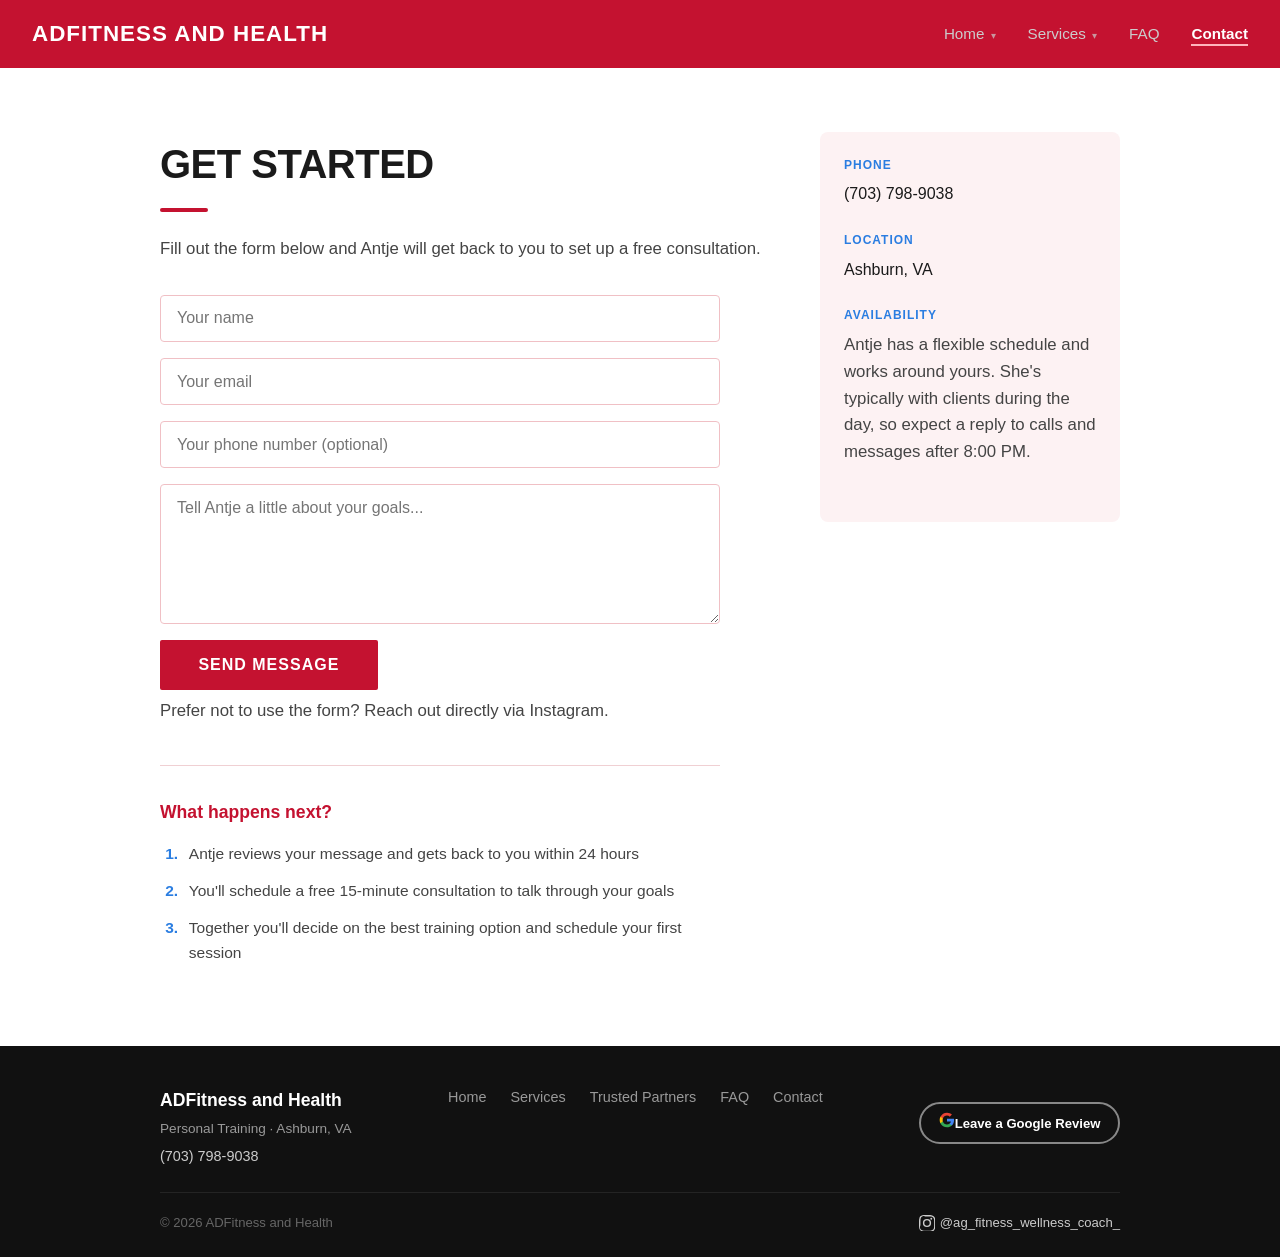
==== contact.html @ c995baae "Clean up Services dropdown, add Trusted Partners to nav and footer, fix G logo spacing" ====
<!DOCTYPE html>
<html lang="en">
<head>
  <meta charset="UTF-8" />
  <meta http-equiv="Content-Security-Policy" content="default-src 'self'; script-src 'self'; style-src 'self' https://fonts.googleapis.com; font-src https://fonts.gstatic.com; img-src 'self' data:; form-action https://formspree.io; connect-src https://formspree.io; frame-ancestors 'none'; base-uri 'self';" />
  <meta name="referrer" content="strict-origin-when-cross-origin" />
  <meta http-equiv="X-Content-Type-Options" content="nosniff" />
  <meta name="viewport" content="width=device-width, initial-scale=1.0" />
  <title>Contact | ADFitness and Health</title>
  <meta name="description" content="Book a free consultation with Antje at ADFitness and Health. Personal training in Ashburn, VA: private gym, in-home, and virtual sessions available." />
  <meta property="og:title" content="Contact | ADFitness and Health" />
  <meta property="og:description" content="Book a free consultation with Antje at ADFitness and Health. Get started with personalized personal training in Northern Virginia." />
  <meta property="og:type" content="website" />
  <link rel="icon" href="favicon.svg" type="image/svg+xml" />
  <link rel="stylesheet" href="style.css?v=6" />
</head>
<body>

  <nav class="navbar">
    <a href="index.html" class="nav-logo">ADFitness and Health</a>
    <ul class="nav-links">
      <li class="nav-item-dropdown">
        <a href="index.html" class="nav-dropdown-toggle">Home <span class="dropdown-arrow">&#9662;</span></a>
        <ul class="nav-dropdown">
          <li><a href="index.html#about">About</a></li>
          <li><a href="index.html#certifications">Certifications</a></li>
          <li><a href="index.html#who">Who I Work With</a></li>
          <li><a href="index.html#testimonials">Client Reviews</a></li>
          <li><a href="https://g.page/r/CdXq7l0Zl7ssEBM/review" target="_blank">Leave a Review</a></li>
        </ul>
      </li>
      <li class="nav-item-dropdown">
        <a href="services.html" class="nav-dropdown-toggle">Services <span class="dropdown-arrow">&#9662;</span></a>
        <ul class="nav-dropdown">
          <li><a href="services.html#gym">The Gym</a></li>
          <li><a href="services.html#trusted-partners">Trusted Partners</a></li>
        </ul>
      </li>
      <li><a href="faq.html">FAQ</a></li>
      <li><a href="contact.html">Contact</a></li>
    </ul>
    <button class="nav-toggle" id="navToggle">&#9776;</button>
  </nav>

  <section class="section page-top">
    <div class="container">
      <div class="contact-layout">

        <div>
          <h2>Get Started</h2>
          <p>Fill out the form below and Antje will get back to you to set up a free consultation.</p>

          <div class="form-success" id="formSuccess">
            <p>Message sent! Antje will be in touch within 24 hours.</p>
            <button class="btn btn-navy" id="formReset" style="margin-top:1rem;">Submit Another Inquiry</button>
          </div>

          <form
            class="contact-form"
            id="contactForm"
            action="https://formspree.io/f/xkoaowav"
            method="POST"
          >
            <input type="text" name="name" placeholder="Your name" required />
            <input type="email" name="email" placeholder="Your email" required />
            <input type="tel" name="phone" placeholder="Your phone number (optional)" />
            <textarea name="message" placeholder="Tell Antje a little about your goals..."></textarea>
            <button type="submit" class="btn btn-navy" id="submitBtn">Send Message</button>
          </form>
          <p class="form-note" id="formNote">Prefer not to use the form? Reach out directly via <a href="https://www.instagram.com/ag_fitness_wellness_coach_" target="_blank">Instagram</a>.</p>

          <div class="next-steps">
            <h3>What happens next?</h3>
            <ol class="steps-list">
              <li>Antje reviews your message and gets back to you within 24 hours</li>
              <li>You'll schedule a free 15-minute consultation to talk through your goals</li>
              <li>Together you'll decide on the best training option and schedule your first session</li>
            </ol>
          </div>
        </div>

        <div class="contact-sidebar">
          <div class="contact-detail">
            <h3>Phone</h3>
            <a href="tel:7037989038">(703) 798-9038</a>
          </div>
          <div class="contact-detail">
            <h3>Location</h3>
            <span>Ashburn, VA</span>
          </div>
          <div class="contact-detail">
            <h3>Availability</h3>
            <p>Antje has a flexible schedule and works around yours. She's typically with clients during the day, so expect a reply to calls and messages after 8:00 PM.</p>
          </div>
        </div>

      </div>
    </div>
  </section>

  <footer class="footer">
    <div class="footer-inner">
      <div>
        <div class="footer-brand">ADFitness and Health</div>
        <div class="footer-tagline">Personal Training · Ashburn, VA</div>
        <a href="tel:7037989038" class="footer-phone">(703) 798-9038</a>
      </div>
      <ul class="footer-links">
        <li><a href="index.html">Home</a></li>
        <li><a href="services.html">Services</a></li>
        <li><a href="services.html#trusted-partners">Trusted Partners</a></li>
        <li><a href="faq.html">FAQ</a></li>
        <li><a href="contact.html">Contact</a></li>
      </ul>
      <a href="https://g.page/r/CdXq7l0Zl7ssEBM/review" target="_blank" class="footer-review-btn"><svg xmlns="http://www.w3.org/2000/svg" viewBox="0 0 24 24" width="16" height="16" style="vertical-align:middle;margin-right:8px"><path d="M22.56 12.25c0-.78-.07-1.53-.2-2.25H12v4.26h5.92c-.26 1.37-1.04 2.53-2.21 3.31v2.77h3.57c2.08-1.92 3.28-4.74 3.28-8.09z" fill="#4285F4"/><path d="M12 23c2.97 0 5.46-.98 7.28-2.66l-3.57-2.77c-.98.66-2.23 1.06-3.71 1.06-2.86 0-5.29-1.93-6.16-4.53H2.18v2.84C3.99 20.53 7.7 23 12 23z" fill="#34A853"/><path d="M5.84 14.09c-.22-.66-.35-1.36-.35-2.09s.13-1.43.35-2.09V7.07H2.18C1.43 8.55 1 10.22 1 12s.43 3.45 1.18 4.93l2.85-2.22.81-.62z" fill="#FBBC05"/><path d="M12 5.38c1.62 0 3.06.56 4.21 1.64l3.15-3.15C17.45 2.09 14.97 1 12 1 7.7 1 3.99 3.47 2.18 7.07l3.66 2.84c.87-2.6 3.3-4.53 6.16-4.53z" fill="#EA4335"/></svg>Leave a Google Review</a>
    </div>
    <div class="footer-bottom">
      <span>© 2026 ADFitness and Health</span>
      <a href="https://www.instagram.com/ag_fitness_wellness_coach_" target="_blank">
        <svg width="16" height="16" fill="currentColor" viewBox="0 0 24 24"><path d="M12 2.163c3.204 0 3.584.012 4.85.07 1.17.054 1.97.24 2.43.403a4.92 4.92 0 0 1 1.772 1.153 4.92 4.92 0 0 1 1.153 1.772c.163.46.35 1.26.403 2.43.058 1.266.07 1.646.07 4.85s-.012 3.584-.07 4.85c-.054 1.17-.24 1.97-.403 2.43a4.92 4.92 0 0 1-1.153 1.772 4.92 4.92 0 0 1-1.772 1.153c-.46.163-1.26.35-2.43.403-1.266.058-1.646.07-4.85.07s-3.584-.012-4.85-.07c-1.17-.054-1.97-.24-2.43-.403a4.92 4.92 0 0 1-1.772-1.153 4.92 4.92 0 0 1-1.153-1.772c-.163-.46-.35-1.26-.403-2.43C2.175 15.584 2.163 15.204 2.163 12s.012-3.584.07-4.85c.054-1.17.24-1.97.403-2.43A4.92 4.92 0 0 1 3.79 2.948a4.92 4.92 0 0 1 1.772-1.153c.46-.163 1.26-.35 2.43-.403C8.416 2.175 8.796 2.163 12 2.163zm0-2.163C8.756 0 8.332.013 7.052.072 5.775.131 4.902.333 4.14.63a7.08 7.08 0 0 0-2.561 1.667A7.08 7.08 0 0 0 .63 4.858C.333 5.62.131 6.493.072 7.77.013 9.05 0 9.474 0 12.718c0 3.243.013 3.667.072 4.947.059 1.277.261 2.15.558 2.912a7.08 7.08 0 0 0 1.667 2.561 7.08 7.08 0 0 0 2.561 1.667c.762.297 1.635.499 2.912.558C8.332 25.423 8.756 25.436 12 25.436s3.668-.013 4.948-.072c1.277-.059 2.15-.261 2.912-.558a7.08 7.08 0 0 0 2.561-1.667 7.08 7.08 0 0 0 1.667-2.561c.297-.762.499-1.635.558-2.912.059-1.28.072-1.704.072-4.948s-.013-3.668-.072-4.948c-.059-1.277-.261-2.15-.558-2.912a7.08 7.08 0 0 0-1.667-2.561A7.08 7.08 0 0 0 19.86.63C19.098.333 18.225.131 16.948.072 15.668.013 15.244 0 12 0zm0 5.838a6.162 6.162 0 1 0 0 12.324 6.162 6.162 0 0 0 0-12.324zm0 10.162a4 4 0 1 1 0-8 4 4 0 0 1 0 8zm6.406-11.845a1.44 1.44 0 1 0 0 2.881 1.44 1.44 0 0 0 0-2.881z"/></svg>
        @ag_fitness_wellness_coach_
      </a>
    </div>
  </footer>

  <button class="back-to-top" id="backToTop" aria-label="Back to top">
    <svg width="16" height="16" fill="none" stroke="currentColor" stroke-width="2.5" viewBox="0 0 24 24"><path d="M12 19V5M5 12l7-7 7 7"/></svg>
    Back to Top
  </button>

  <script src="script.js?v=5"></script>
</body>
</html>
---- style.css ----
@import url('https://fonts.googleapis.com/css2?family=Montserrat:wght@400;600;700;800&family=Inter:wght@400;500;600&display=swap');

/* Reset & base */
* {
  margin: 0;
  padding: 0;
  box-sizing: border-box;
}

html {
  scroll-behavior: smooth;
}

body {
  font-family: 'Inter', sans-serif;
  color: #1a1a1a;
  line-height: 1.6;
  animation: fadeIn 0.4s ease forwards;
  background-color: #ffffff;
}

@keyframes fadeIn {
  from { opacity: 0; }
  to   { opacity: 1; }
}

h1, h2, h3 {
  font-family: 'Montserrat', sans-serif;
}

a {
  text-decoration: none;
  color: inherit;
}

/* Navbar */
.navbar {
  display: flex;
  align-items: center;
  justify-content: space-between;
  padding: 1rem 2rem;
  background: #c41230;
  position: sticky;
  top: 0;
  z-index: 100;
}

.nav-logo {
  font-size: 1.4rem;
  font-weight: 800;
  color: #ffffff;
  letter-spacing: 1px;
  text-transform: uppercase;
}

.nav-links {
  list-style: none;
  display: flex;
  gap: 2rem;
}

.nav-links a {
  color: #ccc;
  font-size: 0.95rem;
  transition: color 0.2s;
}

.nav-links a:hover {
  color: #ffffff;
}

.nav-links a.active {
  color: #ffffff;
  border-bottom: 2px solid #ffb3bc;
  padding-bottom: 2px;
  font-weight: 600;
}

/* Nav dropdown */
.nav-item-dropdown {
  position: relative;
}

.dropdown-arrow {
  font-size: 0.65rem;
  margin-left: 2px;
  opacity: 0.7;
}

.nav-dropdown {
  display: none;
  position: absolute;
  top: 100%;
  left: 50%;
  transform: translateX(-50%);
  background: #c41230;
  border-top: 2px solid #2a7de1;
  border-radius: 0 0 8px 8px;
  min-width: 190px;
  list-style: none;
  padding: 0.75rem 0 0.4rem;
  box-shadow: 0 8px 24px rgba(0,0,0,0.25);
  z-index: 200;
}

.nav-item-dropdown:hover .nav-dropdown {
  display: block;
}

.nav-dropdown li a {
  display: block;
  padding: 0.55rem 1.2rem;
  color: #ffb3bc;
  font-size: 0.88rem;
  transition: color 0.2s, background 0.2s;
}

.nav-dropdown li a:hover {
  color: #ffffff;
  background: rgba(255,255,255,0.06);
}

.nav-toggle {
  display: none;
  background: none;
  border: none;
  color: white;
  font-size: 1.5rem;
  cursor: pointer;
}

/* Hero */
.hero {
  background-color: #111111;
  background-image: linear-gradient(135deg, #1a1a1a 0%, #0d0d0d 100%);
  position: relative;
  overflow: hidden;
  color: white;
  min-height: 90vh;
  display: flex;
  align-items: center;
  justify-content: center;
  text-align: center;
  padding: 2rem;
}


.hero-content h1 {
  font-size: 4.5rem;
  font-weight: 800;
  margin-bottom: 1rem;
  letter-spacing: -2px;
  line-height: 1.05;
  text-transform: uppercase;
}

.hero-content p {
  font-size: 1.2rem;
  color: #aaaaaa;
  margin-bottom: 2rem;
}

.hero-phone {
  margin-top: 0.75rem;
  font-size: 0.9rem;
  color: #aaaaaa;
}

.hero-phone a {
  color: #ffffff;
  font-weight: 600;
  text-decoration: underline;
  text-underline-offset: 3px;
}

.hero-phone a:hover {
  color: #ffb3bc;
}

/* Hero stats */
.hero-stats {
  display: flex;
  justify-content: center;
  gap: 2.5rem;
  margin-top: 3rem;
  padding-top: 2rem;
  border-top: 1px solid rgba(255,255,255,0.15);
  flex-wrap: wrap;
}

.hero-stat {
  text-align: center;
}

.hero-stat-number {
  display: block;
  font-family: 'Montserrat', sans-serif;
  font-size: 2.8rem;
  font-weight: 800;
  color: #ffffff;
  line-height: 1;
}

.hero-stat-label {
  display: block;
  font-size: 0.85rem;
  color: #aaaaaa;
  margin-top: 0.2rem;
}

/* Button */
.btn {
  display: inline-block;
  background: #ffffff;
  color: #c41230;
  padding: 1rem 2.4rem;
  border-radius: 2px;
  font-weight: 700;
  font-size: 0.9rem;
  letter-spacing: 1px;
  text-transform: uppercase;
  transition: background 0.2s, color 0.2s;
}

.btn:hover {
  background: #ffb3bc;
  color: #c41230;
}

/* Sections */
.section {
  padding: 5rem 2rem;
}

.section-alt {
  background: #fdf2f3;
}

.container {
  max-width: 960px;
  margin: 0 auto;
}

.section h2 {
  font-size: 2.5rem;
  font-weight: 800;
  margin-bottom: 0.75rem;
  text-transform: uppercase;
  letter-spacing: -0.5px;
}

.section h2::after {
  content: '';
  display: block;
  width: 48px;
  height: 4px;
  background: #c41230;
  margin-top: 0.75rem;
  margin-bottom: 1.5rem;
  border-radius: 2px;
}

.section p {
  font-size: 1.05rem;
  color: #444;
  max-width: 680px;
  margin-bottom: 2rem;
}

/* Page spacing */
.page-top {
  padding-top: 4rem;
}

.btn-navy {
  background: #c41230;
  color: #ffffff;
}

.btn-navy:hover {
  background: #961028;
  color: #ffffff;
}

/* About */
.about-grid {
  display: grid;
  grid-template-columns: 1fr 1fr;
  gap: 3rem;
  align-items: center;
}

.about-photo {
  width: 100%;
  border-radius: 8px;
  object-fit: cover;
  max-height: 480px;
}

.about-text h2 {
  margin-bottom: 1rem;
}

@media (max-width: 680px) {
  .about-grid {
    grid-template-columns: 1fr;
  }
}

/* Cards */

.cards {
  display: grid;
  grid-template-columns: repeat(auto-fit, minmax(260px, 1fr));
  gap: 1.5rem;
  margin-top: 1.5rem;
}

.card {
  background: white;
  border-radius: 4px;
  border-top: 4px solid #c41230;
  padding: 1.8rem;
  box-shadow: 0 2px 12px rgba(0,0,0,0.07);
  transition: transform 0.2s, box-shadow 0.2s;
}

.card:hover {
  transform: translateY(-4px);
  box-shadow: 0 8px 24px rgba(0,0,0,0.12);
}

.card h3 {
  font-size: 1.15rem;
  font-weight: 700;
  margin-bottom: 0.75rem;
}

.card p {
  font-size: 0.97rem;
  color: #555;
  margin: 0;
}

.client-name {
  display: block;
  margin-top: 1rem;
  font-size: 0.9rem;
  font-weight: 600;
  color: #961028;
}

/* Certifications */
.certs {
  display: grid;
  grid-template-columns: repeat(auto-fit, minmax(220px, 1fr));
  gap: 1rem;
  margin-top: 1.5rem;
}

.cert {
  display: flex;
  flex-direction: column;
  gap: 0.3rem;
  padding: 1.2rem 1.5rem;
  border: 1px solid #e0e0e0;
  border-radius: 8px;
  background: white;
  transition: transform 0.2s, box-shadow 0.2s;
}

.cert:hover {
  transform: translateY(-3px);
  box-shadow: 0 6px 18px rgba(0,0,0,0.08);
}

.cert-org {
  font-size: 0.75rem;
  font-weight: 700;
  letter-spacing: 1px;
  color: #2a7de1;
  text-transform: uppercase;
}

.cert-name {
  font-size: 0.95rem;
  font-weight: 600;
  color: #1a1a1a;
}

/* Footer */
.footer {
  background-color: #111111;
  position: relative;
  overflow: hidden;
  color: #999999;
  padding: 2.5rem 2rem 1.5rem;
  font-size: 0.9rem;
}

.footer-inner {
  max-width: 960px;
  margin: 0 auto;
  display: flex;
  justify-content: space-between;
  align-items: flex-start;
  flex-wrap: wrap;
  gap: 1.5rem;
  padding-bottom: 1.5rem;
  border-bottom: 1px solid rgba(255,255,255,0.08);
}

.footer-brand {
  font-family: 'Montserrat', sans-serif;
  font-size: 1.1rem;
  font-weight: 700;
  color: #ffffff;
  margin-bottom: 0.3rem;
}

.footer-tagline {
  font-size: 0.85rem;
  color: #999999;
}

.footer-links {
  display: flex;
  gap: 1.5rem;
  list-style: none;
  flex-wrap: wrap;
}

.footer-links a {
  color: #999999;
  font-size: 0.9rem;
  transition: color 0.2s;
}

.footer-links a:hover {
  color: #ffffff;
}

.footer-bottom {
  max-width: 960px;
  margin: 1.2rem auto 0;
  display: flex;
  justify-content: space-between;
  align-items: center;
  flex-wrap: wrap;
  gap: 0.5rem;
  font-size: 0.82rem;
  color: #666666;
}

.footer-bottom a {
  color: #cccccc;
  display: inline-flex;
  align-items: center;
  gap: 0.3rem;
}

.footer-bottom a:hover {
  color: #ffffff;
}

/* Pricing */
.price-tag {
  font-family: 'Montserrat', sans-serif;
  font-size: 1.4rem;
  font-weight: 800;
  color: #c41230;
  margin-bottom: 0.75rem;
}

.price-tag-secondary {
  font-family: 'Montserrat', sans-serif;
  font-size: 1rem;
  font-weight: 700;
  color: #555;
  margin-bottom: 1rem;
}

.price-tag-secondary span {
  font-size: 0.85rem;
  font-weight: 500;
  color: #888;
}

.price-tag span {
  font-size: 0.9rem;
  font-weight: 500;
  color: #888;
}

.pricing-note {
  margin-top: 2rem;
  font-size: 0.92rem;
  color: #666;
  font-style: italic;
  max-width: 100%;
}

/* Quote Banner */
.quote-banner {
  background-color: #c41230;
  position: relative;
  overflow: hidden;
  padding: 4rem 2rem;
  text-align: center;
}

.quote-banner blockquote {
  font-family: 'Montserrat', sans-serif;
  font-size: 1.8rem;
  font-weight: 700;
  color: #ffffff;
  max-width: 760px;
  margin: 0 auto 1rem;
  line-height: 1.4;
  position: relative;
}

.quote-banner blockquote::before {
  content: '\201C';
  font-size: 5rem;
  color: #2a7de1;
  position: absolute;
  top: -2rem;
  left: -1rem;
  font-family: Georgia, serif;
  line-height: 1;
}

.quote-banner cite {
  color: #ffb3bc;
  font-size: 0.95rem;
  font-style: normal;
}

/* Why Section */
.why-grid {
  display: grid;
  grid-template-columns: repeat(auto-fit, minmax(220px, 1fr));
  gap: 2rem;
  margin-top: 2rem;
}

.why-item {
  text-align: center;
  padding: 1.5rem;
}

.why-icon {
  margin-bottom: 0.75rem;
  display: flex;
  justify-content: center;
}

.why-item h3 {
  font-size: 1rem;
  font-weight: 700;
  margin-bottom: 0.5rem;
  color: #c41230;
}

.why-item p {
  font-size: 0.93rem;
  color: #555;
  margin: 0;
  max-width: 100%;
}

/* Scroll animations */
.fade-in {
  opacity: 0;
  transform: translateY(20px);
  transition: opacity 0.5s ease, transform 0.5s ease;
}

.fade-in.visible {
  opacity: 1;
  transform: translateY(0);
}

/* Service list */
.service-list {
  list-style: none;
  margin-top: 1rem;
  display: flex;
  flex-direction: column;
  gap: 0.4rem;
}

.service-list li {
  font-size: 0.93rem;
  color: #444;
  padding-left: 1.2rem;
  position: relative;
}

.service-list li::before {
  content: '✓';
  position: absolute;
  left: 0;
  color: #2a7de1;
  font-weight: 700;
}

.availability-note {
  margin-top: 1rem;
  font-size: 0.85rem;
  color: #888;
  font-style: italic;
}

.services-cta {
  margin-top: 3rem;
  padding-top: 2rem;
  border-top: 1px solid #f0d0d3;
}

.services-cta p {
  margin-bottom: 1rem;
}

/* Contact Form */
.contact-form {
  display: flex;
  flex-direction: column;
  gap: 1rem;
  max-width: 560px;
  margin-top: 1.5rem;
}

.contact-form input,
.contact-form textarea {
  font-family: 'Inter', sans-serif;
  font-size: 1rem;
  padding: 0.85rem 1rem;
  border: 1px solid #f0c0c5;
  border-radius: 4px;
  background: #fff;
  color: #1a1a1a;
  outline: none;
  transition: border-color 0.2s;
}

.contact-form input:focus,
.contact-form textarea:focus {
  border-color: #961028;
}

.contact-form textarea {
  resize: vertical;
  min-height: 140px;
}

.contact-form button {
  font-family: 'Montserrat', sans-serif;
  font-size: 1rem;
  font-weight: 600;
  cursor: pointer;
  border: none;
  align-self: flex-start;
}

.form-success {
  display: none;
  background: #e8f4ee;
  border: 1px solid #a8d5b8;
  border-radius: 8px;
  padding: 1.2rem 1.5rem;
  margin-bottom: 1.5rem;
  color: #1e6b3a;
  font-weight: 500;
  font-size: 1rem;
}

.form-success p {
  margin: 0;
  color: #1e6b3a;
  max-width: 100%;
}

.form-note {
  font-size: 0.85rem;
  color: #888;
  margin-top: 0.5rem;
}

/* Who I Work With */
.who-grid {
  display: grid;
  grid-template-columns: repeat(auto-fit, minmax(260px, 1fr));
  gap: 1.2rem;
  margin-top: 1.5rem;
}

.who-card {
  background: white;
  border-radius: 8px;
  padding: 1.6rem;
  border-left: 3px solid #2a7de1;
  box-shadow: 0 2px 10px rgba(0,0,0,0.05);
  transition: transform 0.2s, box-shadow 0.2s;
}

.who-card:hover {
  transform: translateY(-3px);
  box-shadow: 0 6px 18px rgba(0,0,0,0.09);
}

.who-card h3 {
  font-size: 1rem;
  font-weight: 700;
  color: #c41230;
  margin-bottom: 0.5rem;
}

.who-card p {
  font-size: 0.93rem;
  color: #555;
  margin: 0;
  max-width: 100%;
}

/* Cert Badges */
.cert-badges {
  display: flex;
  flex-wrap: wrap;
  gap: 0.5rem;
  margin: 1rem 0 1.5rem;
}

.cert-badge {
  font-size: 0.78rem;
  font-weight: 600;
  color: #961028;
  background: #fde8ea;
  border: 1px solid #f0b8bc;
  padding: 0.3rem 0.8rem;
  border-radius: 20px;
  letter-spacing: 0.3px;
}

/* Areas Served */
.area-tags {
  display: flex;
  flex-wrap: wrap;
  gap: 0.6rem;
  margin-top: 1.2rem;
  margin-bottom: 1rem;
}

.area-tag {
  background: white;
  border: 1px solid #f0b8bc;
  color: #961028;
  padding: 0.4rem 1rem;
  border-radius: 20px;
  font-size: 0.9rem;
  font-weight: 500;
}

.area-note {
  font-size: 0.88rem;
  color: #888;
  margin: 0;
}

/* FAQ */
.faq-list {
  margin-top: 1.5rem;
  display: flex;
  flex-direction: column;
  gap: 0.75rem;
  max-width: 720px;
}

.faq-item {
  border: 1px solid #f0d0d3;
  border-radius: 8px;
  background: white;
  overflow: hidden;
}

.faq-item summary {
  padding: 1.1rem 1.4rem;
  font-weight: 600;
  font-size: 1rem;
  cursor: pointer;
  list-style: none;
  display: flex;
  justify-content: space-between;
  align-items: center;
  color: #c41230;
}

.faq-item summary::-webkit-details-marker {
  display: none;
}

.faq-item summary::after {
  content: '+';
  font-size: 1.3rem;
  color: #2a7de1;
  font-weight: 400;
  transition: transform 0.2s;
}

.faq-item[open] summary::after {
  transform: rotate(45deg);
}

.faq-item p {
  padding: 0 1.4rem 1.1rem;
  font-size: 0.97rem;
  color: #555;
  margin: 0;
  max-width: 100%;
}

/* FAQ more link */
.faq-more {
  display: inline-block;
  margin-top: 1.5rem;
  font-size: 0.95rem;
  font-weight: 600;
  color: #2a7de1;
}

.faq-more:hover {
  color: #c41230;
}

/* Which Option */
.which-option {
  margin-top: 3rem;
  padding: 2rem;
  background: #fdf2f3;
  border-radius: 8px;
}

.which-option h3 {
  font-size: 1.1rem;
  font-weight: 700;
  color: #c41230;
  margin-bottom: 1.2rem;
}

.which-grid {
  display: grid;
  grid-template-columns: repeat(auto-fit, minmax(200px, 1fr));
  gap: 1rem;
}

.which-card {
  background: white;
  border-radius: 6px;
  padding: 1.2rem;
  border-left: 3px solid #2a7de1;
}

.which-label {
  font-family: 'Montserrat', sans-serif;
  font-size: 0.85rem;
  font-weight: 700;
  color: #2a7de1;
  margin-bottom: 0.5rem;
  text-transform: uppercase;
  letter-spacing: 0.5px;
}

.which-card p {
  font-size: 0.92rem;
  color: #555;
  margin: 0;
  max-width: 100%;
}

/* Certificate photo grid */
.cert-photos-grid {
  display: grid;
  grid-template-columns: repeat(auto-fit, minmax(180px, 1fr));
  gap: 1rem;
  margin-top: 1.5rem;
}

.cert-photo {
  width: 100%;
  border-radius: 8px;
  box-shadow: 0 2px 12px rgba(0,0,0,0.1);
  object-fit: cover;
  aspect-ratio: 4/3;
  transition: transform 0.2s, box-shadow 0.2s;
}

.cert-photo:hover {
  transform: translateY(-3px);
  box-shadow: 0 8px 24px rgba(0,0,0,0.15);
}

@media (max-width: 680px) {
  .cert-photos-grid {
    display: flex;
    overflow-x: auto;
    scroll-snap-type: x mandatory;
    gap: 0.75rem;
    padding-bottom: 0.75rem;
    grid-template-columns: unset;
  }

  .cert-photo {
    flex: 0 0 220px;
    width: 220px;
    scroll-snap-align: start;
  }
}

/* Contact layout */
.contact-layout {
  display: grid;
  grid-template-columns: 1fr 300px;
  gap: 3rem;
  align-items: start;
}

.contact-sidebar {
  background: #fdf2f3;
  border-radius: 8px;
  padding: 1.5rem;
  display: flex;
  flex-direction: column;
  gap: 1.5rem;
}

.contact-detail h3 {
  font-size: 0.75rem;
  font-weight: 700;
  letter-spacing: 1px;
  text-transform: uppercase;
  color: #2a7de1;
  margin-bottom: 0.4rem;
}

.contact-detail a,
.contact-detail span {
  font-size: 1rem;
  color: #1a1a1a;
  font-weight: 500;
}

.contact-detail a:hover {
  color: #2a7de1;
}

.hours-list {
  display: flex;
  flex-direction: column;
  gap: 0.4rem;
  margin-top: 0.4rem;
}

.hours-row {
  display: flex;
  justify-content: space-between;
  font-size: 0.93rem;
  color: #444;
}

.hours-row span:first-child {
  font-weight: 500;
  color: #1a1a1a;
}

.hours-note {
  font-size: 0.82rem;
  color: #888;
  font-style: italic;
  margin-top: 0.5rem;
}

/* Footer phone */
.footer-phone {
  display: block;
  color: #cccccc;
  margin-top: 0.3rem;
  font-size: 0.9rem;
}

.footer-phone:hover {
  color: #ffffff;
}

@media (max-width: 680px) {
  .contact-layout {
    grid-template-columns: 1fr;
  }
}

/* Tabs */
.tab-nav {
  display: flex;
  border-bottom: 2px solid #f0d0d3;
  margin-bottom: 2.5rem;
}

.tab-btn {
  font-family: 'Montserrat', sans-serif;
  font-size: 1rem;
  font-weight: 600;
  color: #888;
  background: none;
  border: none;
  border-bottom: 3px solid transparent;
  padding: 0.75rem 1.5rem;
  margin-bottom: -2px;
  cursor: pointer;
  transition: color 0.2s, border-color 0.2s;
}

.tab-btn:hover {
  color: #c41230;
}

.tab-btn.active {
  color: #c41230;
  border-bottom-color: #2a7de1;
}

.tab-panel[hidden] {
  display: none;
}

/* What Happens Next */
.next-steps {
  margin-top: 2.5rem;
  padding-top: 2rem;
  border-top: 1px solid #f0d0d3;
  max-width: 560px;
}

.next-steps h3 {
  font-size: 1.1rem;
  font-weight: 700;
  color: #c41230;
  margin-bottom: 1rem;
}

.steps-list {
  display: flex;
  flex-direction: column;
  gap: 0.75rem;
  padding-left: 1.4rem;
}

.steps-list li {
  font-size: 0.97rem;
  color: #444;
  padding-left: 0.4rem;
}

.steps-list li::marker {
  color: #2a7de1;
  font-weight: 700;
}

/* Photo grid */
.photo-grid {
  display: grid;
  grid-template-columns: repeat(4, 1fr);
  gap: 0.75rem;
  margin-top: 2rem;
}
.photo-grid-img {
  width: 100%;
  aspect-ratio: 3/4;
  object-fit: cover;
  border-radius: 8px;
}
@media (max-width: 680px) {
  .photo-grid {
    grid-template-columns: repeat(2, 1fr);
  }
}

/* Footer review button */
.footer-review-btn {
  display: inline-block;
  margin-top: 1rem;
  padding: 0.5rem 1.1rem;
  border: 2px solid rgba(255,255,255,0.5);
  border-radius: 30px;
  color: white;
  font-size: 0.82rem;
  font-weight: 600;
  font-family: 'Montserrat', sans-serif;
  text-decoration: none;
  transition: background 0.2s, border-color 0.2s;
}
.footer-review-btn:hover {
  background: rgba(255,255,255,0.15);
  border-color: white;
}

/* Outline red button */
.btn-outline-red {
  background: transparent;
  color: #c41230;
  border: 2px solid #c41230;
}
.btn-outline-red:hover {
  background: #c41230;
  color: white;
}

/* Google Review CTA */
.review-cta {
  background: #c41230;
}
.review-cta h2,
.review-cta p {
  color: white;
}
.review-cta-inner {
  display: flex;
  align-items: center;
  justify-content: space-between;
  gap: 2rem;
  flex-wrap: wrap;
}
.btn-white {
  background: white;
  color: #c41230;
  font-weight: 700;
  white-space: nowrap;
}
.btn-white:hover {
  background: #f0f0f0;
}

/* Back to Top */
.back-to-top {
  position: fixed;
  bottom: 2rem;
  left: 0;
  right: 0;
  margin: 0 auto;
  width: fit-content;
  background: #c41230;
  color: white;
  border: none;
  border-radius: 30px;
  height: 44px;
  padding: 0 1.5rem;
  gap: 0.5rem;
  font-family: 'Montserrat', sans-serif;
  font-size: 0.85rem;
  font-weight: 600;
  display: flex;
  align-items: center;
  justify-content: center;
  cursor: pointer;
  opacity: 0;
  pointer-events: none;
  transition: opacity 0.3s;
  z-index: 99;
  box-shadow: 0 4px 12px rgba(0,0,0,0.2);
}

.back-to-top.visible {
  opacity: 1;
  pointer-events: auto;
}


.back-to-top:hover {
  background: #961028;
  transform: translateY(-2px);
  box-shadow: 0 6px 16px rgba(0,0,0,0.25);
}

@media (max-width: 680px) {
  .back-to-top {
    font-size: 0.78rem;
    height: 38px;
    padding: 0 1.1rem;
  }
}

/* Mobile */
@media (max-width: 680px) {
  .nav-links {
    display: none;
    flex-direction: column;
    background: #c41230;
    position: absolute;
    top: 60px;
    left: 0;
    right: 0;
    padding: 1rem 2rem;
    gap: 1rem;
  }

  .nav-links.open {
    display: flex;
  }

  .nav-toggle {
    display: block;
  }

  .hero-content h1 {
    font-size: 2.4rem;
    letter-spacing: -1px;
  }

  .section h2 {
    font-size: 1.8rem;
  }

  .nav-dropdown,
  .dropdown-arrow {
    display: none;
  }
}

/* Partners section */
.partners-section {
  background-color: #f0f4fa;
}

.partner-card {
  display: flex;
  align-items: flex-start;
  gap: 2rem;
  background: #fff;
  border-radius: 12px;
  padding: 2rem;
  margin-top: 2rem;
  box-shadow: 0 2px 12px rgba(0,0,0,0.06);
  border-left: 4px solid #c8102e;
}

.partner-name {
  font-family: 'Montserrat', sans-serif;
  font-size: 1.3rem;
  font-weight: 700;
  color: #0f2240;
  margin-bottom: 0.25rem;
}

.partner-title {
  font-size: 0.9rem;
  font-weight: 600;
  color: #c8102e;
  margin-bottom: 0.75rem;
}

.partner-bio {
  color: #444;
  margin-bottom: 1rem;
}

.partner-link {
  display: inline-block;
  color: #2a7de1;
  font-weight: 600;
  text-decoration: none;
  font-size: 0.95rem;
}

.partner-link:hover {
  text-decoration: underline;
}
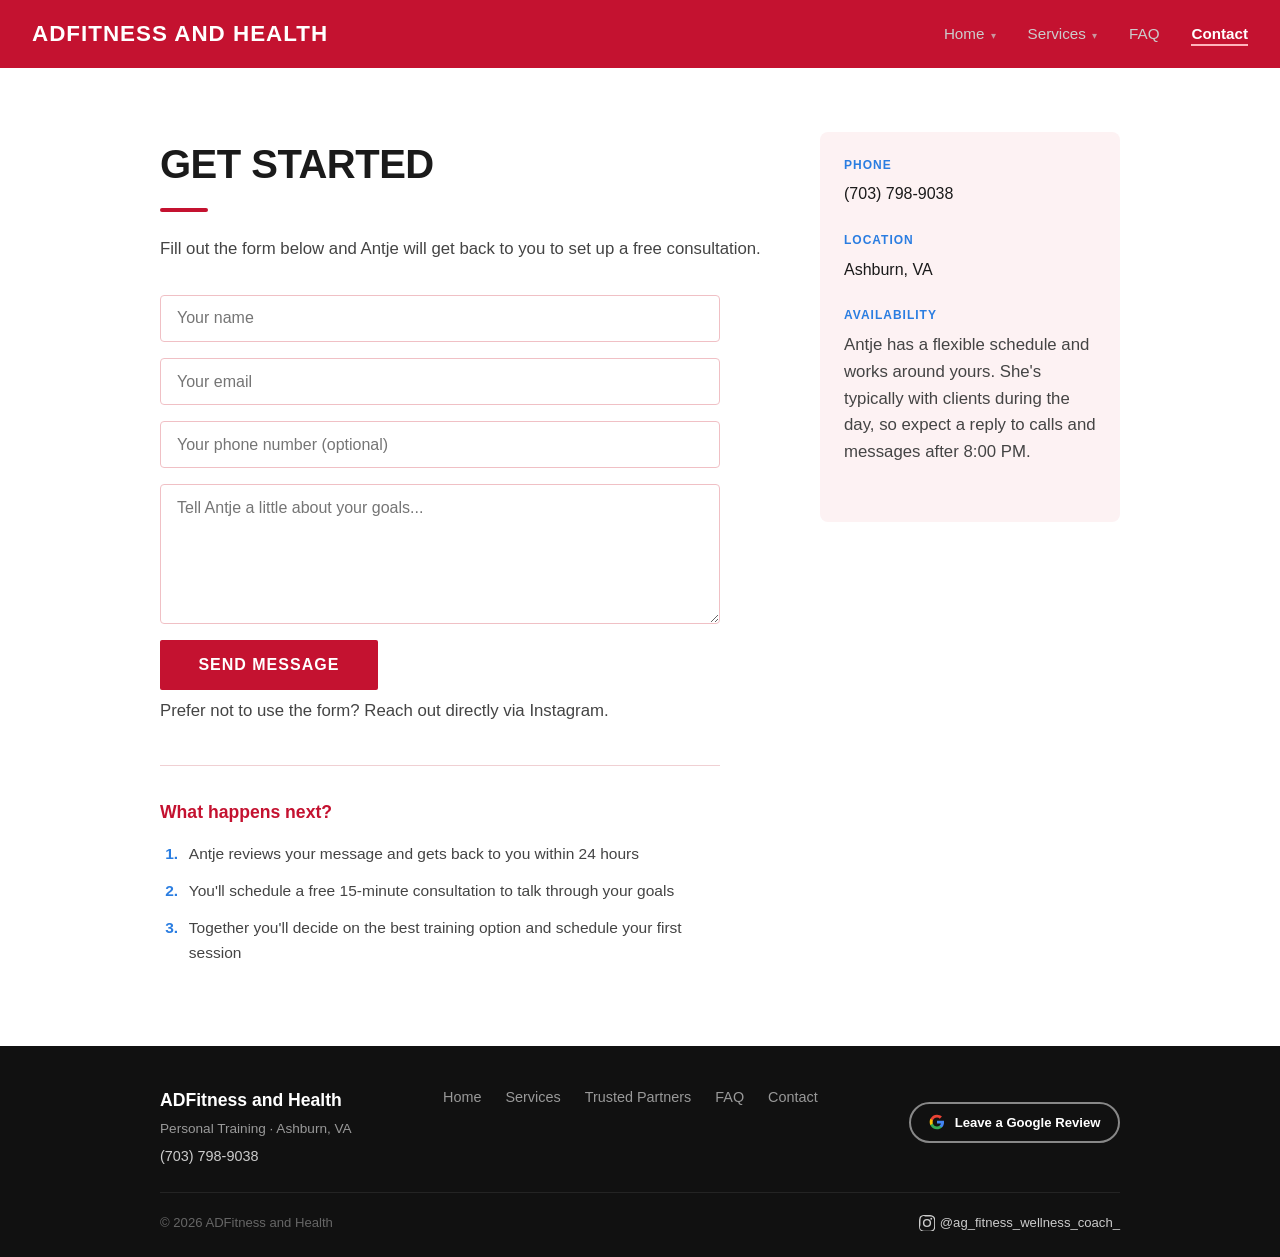
==== commit e74879aa: "Fix Google G spacing using flexbox gap on review buttons" ====
--- a/contact.html
+++ b/contact.html
@@ -32,6 +32,7 @@
       <li class="nav-item-dropdown">
         <a href="services.html" class="nav-dropdown-toggle">Services <span class="dropdown-arrow">&#9662;</span></a>
         <ul class="nav-dropdown">
+          <li><a href="services.html#private-gym">Sessions</a></li>
           <li><a href="services.html#gym">The Gym</a></li>
           <li><a href="services.html#trusted-partners">Trusted Partners</a></li>
         </ul>
@@ -112,7 +113,7 @@
         <li><a href="faq.html">FAQ</a></li>
         <li><a href="contact.html">Contact</a></li>
       </ul>
-      <a href="https://g.page/r/CdXq7l0Zl7ssEBM/review" target="_blank" class="footer-review-btn"><svg xmlns="http://www.w3.org/2000/svg" viewBox="0 0 24 24" width="16" height="16" style="vertical-align:middle;margin-right:8px"><path d="M22.56 12.25c0-.78-.07-1.53-.2-2.25H12v4.26h5.92c-.26 1.37-1.04 2.53-2.21 3.31v2.77h3.57c2.08-1.92 3.28-4.74 3.28-8.09z" fill="#4285F4"/><path d="M12 23c2.97 0 5.46-.98 7.28-2.66l-3.57-2.77c-.98.66-2.23 1.06-3.71 1.06-2.86 0-5.29-1.93-6.16-4.53H2.18v2.84C3.99 20.53 7.7 23 12 23z" fill="#34A853"/><path d="M5.84 14.09c-.22-.66-.35-1.36-.35-2.09s.13-1.43.35-2.09V7.07H2.18C1.43 8.55 1 10.22 1 12s.43 3.45 1.18 4.93l2.85-2.22.81-.62z" fill="#FBBC05"/><path d="M12 5.38c1.62 0 3.06.56 4.21 1.64l3.15-3.15C17.45 2.09 14.97 1 12 1 7.7 1 3.99 3.47 2.18 7.07l3.66 2.84c.87-2.6 3.3-4.53 6.16-4.53z" fill="#EA4335"/></svg>Leave a Google Review</a>
+      <a href="https://g.page/r/CdXq7l0Zl7ssEBM/review" target="_blank" class="footer-review-btn"><svg xmlns="http://www.w3.org/2000/svg" viewBox="0 0 24 24" width="16" height="16" style="display:block"><path d="M22.56 12.25c0-.78-.07-1.53-.2-2.25H12v4.26h5.92c-.26 1.37-1.04 2.53-2.21 3.31v2.77h3.57c2.08-1.92 3.28-4.74 3.28-8.09z" fill="#4285F4"/><path d="M12 23c2.97 0 5.46-.98 7.28-2.66l-3.57-2.77c-.98.66-2.23 1.06-3.71 1.06-2.86 0-5.29-1.93-6.16-4.53H2.18v2.84C3.99 20.53 7.7 23 12 23z" fill="#34A853"/><path d="M5.84 14.09c-.22-.66-.35-1.36-.35-2.09s.13-1.43.35-2.09V7.07H2.18C1.43 8.55 1 10.22 1 12s.43 3.45 1.18 4.93l2.85-2.22.81-.62z" fill="#FBBC05"/><path d="M12 5.38c1.62 0 3.06.56 4.21 1.64l3.15-3.15C17.45 2.09 14.97 1 12 1 7.7 1 3.99 3.47 2.18 7.07l3.66 2.84c.87-2.6 3.3-4.53 6.16-4.53z" fill="#EA4335"/></svg>Leave a Google Review</a>
     </div>
     <div class="footer-bottom">
       <span>© 2026 ADFitness and Health</span>
--- a/style.css
+++ b/style.css
@@ -1086,7 +1086,9 @@
 
 /* Footer review button */
 .footer-review-btn {
-  display: inline-block;
+  display: inline-flex;
+  align-items: center;
+  gap: 10px;
   margin-top: 1rem;
   padding: 0.5rem 1.1rem;
   border: 2px solid rgba(255,255,255,0.5);
@@ -1105,6 +1107,9 @@
 
 /* Outline red button */
 .btn-outline-red {
+  display: inline-flex;
+  align-items: center;
+  gap: 10px;
   background: transparent;
   color: #c41230;
   border: 2px solid #c41230;
@@ -1130,6 +1135,9 @@
   flex-wrap: wrap;
 }
 .btn-white {
+  display: inline-flex;
+  align-items: center;
+  gap: 10px;
   background: white;
   color: #c41230;
   font-weight: 700;
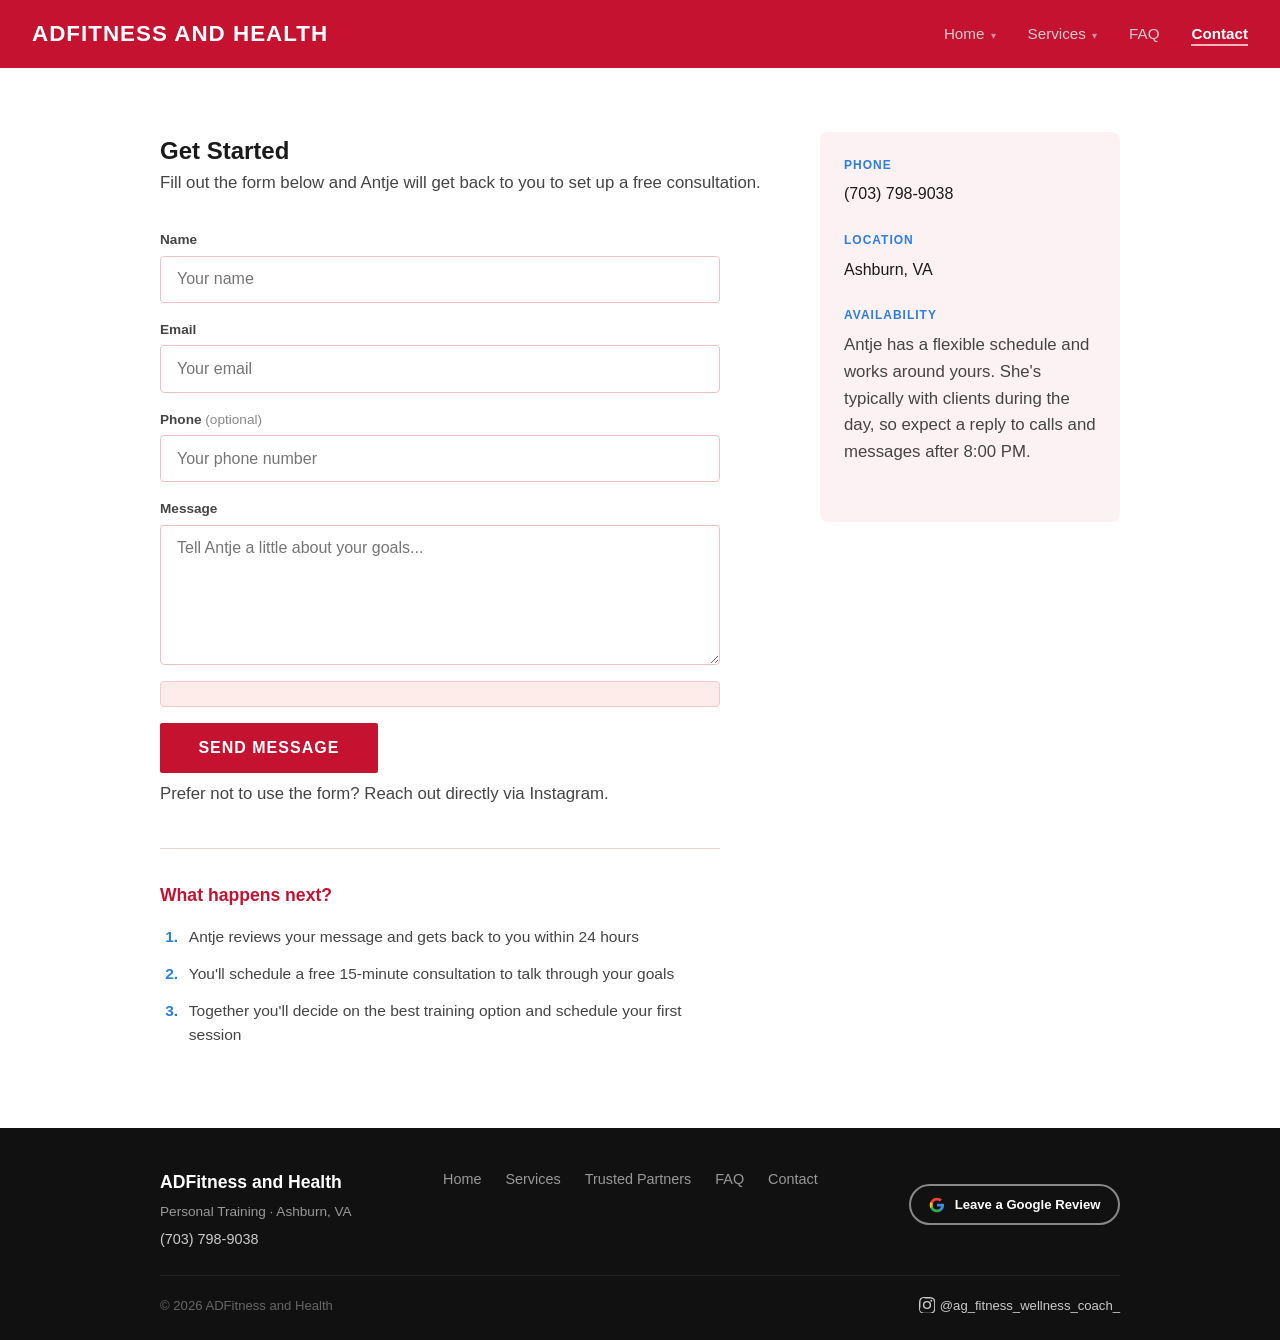
==== commit 02b4319c: "Fix six accessibility and SEO issues flagged in code review - Remove scroll-restoration override tha" ====
--- a/contact.html
+++ b/contact.html
@@ -18,7 +18,7 @@
 
   <nav class="navbar">
     <a href="index.html" class="nav-logo">ADFitness and Health</a>
-    <ul class="nav-links">
+    <ul class="nav-links" id="navLinks">
       <li class="nav-item-dropdown">
         <a href="index.html" class="nav-dropdown-toggle">Home <span class="dropdown-arrow">&#9662;</span></a>
         <ul class="nav-dropdown">
@@ -40,7 +40,7 @@
       <li><a href="faq.html">FAQ</a></li>
       <li><a href="contact.html">Contact</a></li>
     </ul>
-    <button class="nav-toggle" id="navToggle">&#9776;</button>
+    <button class="nav-toggle" id="navToggle" aria-label="Open menu" aria-controls="navLinks" aria-expanded="false">&#9776;</button>
   </nav>
 
   <section class="section page-top">
@@ -48,10 +48,10 @@
       <div class="contact-layout">
 
         <div>
-          <h2>Get Started</h2>
+          <h1>Get Started</h1>
           <p>Fill out the form below and Antje will get back to you to set up a free consultation.</p>
 
-          <div class="form-success" id="formSuccess">
+          <div class="form-success" id="formSuccess" role="status">
             <p>Message sent! Antje will be in touch within 24 hours.</p>
             <button class="btn btn-navy" id="formReset" style="margin-top:1rem;">Submit Another Inquiry</button>
           </div>
@@ -62,10 +62,23 @@
             action="https://formspree.io/f/xkoaowav"
             method="POST"
           >
-            <input type="text" name="name" placeholder="Your name" required />
-            <input type="email" name="email" placeholder="Your email" required />
-            <input type="tel" name="phone" placeholder="Your phone number (optional)" />
-            <textarea name="message" placeholder="Tell Antje a little about your goals..."></textarea>
+            <div class="form-field">
+              <label for="contact-name">Name</label>
+              <input type="text" id="contact-name" name="name" placeholder="Your name" autocomplete="name" required />
+            </div>
+            <div class="form-field">
+              <label for="contact-email">Email</label>
+              <input type="email" id="contact-email" name="email" placeholder="Your email" autocomplete="email" required />
+            </div>
+            <div class="form-field">
+              <label for="contact-phone">Phone <span class="label-optional">(optional)</span></label>
+              <input type="tel" id="contact-phone" name="phone" placeholder="Your phone number" autocomplete="tel" />
+            </div>
+            <div class="form-field">
+              <label for="contact-message">Message</label>
+              <textarea id="contact-message" name="message" placeholder="Tell Antje a little about your goals..."></textarea>
+            </div>
+            <div class="form-error" id="formError" role="alert" style="display:none;"></div>
             <button type="submit" class="btn btn-navy" id="submitBtn">Send Message</button>
           </form>
           <p class="form-note" id="formNote">Prefer not to use the form? Reach out directly via <a href="https://www.instagram.com/ag_fitness_wellness_coach_" target="_blank">Instagram</a>.</p>
--- a/style.css
+++ b/style.css
@@ -103,7 +103,8 @@
   z-index: 200;
 }
 
-.nav-item-dropdown:hover .nav-dropdown {
+.nav-item-dropdown:hover .nav-dropdown,
+.nav-item-dropdown:focus-within .nav-dropdown {
   display: block;
 }
 
@@ -686,6 +687,32 @@
   font-size: 0.85rem;
   color: #888;
   margin-top: 0.5rem;
+}
+
+.form-field {
+  display: flex;
+  flex-direction: column;
+  gap: 0.3rem;
+}
+
+.contact-form label {
+  font-size: 0.85rem;
+  font-weight: 600;
+  color: #444;
+}
+
+.label-optional {
+  font-weight: 400;
+  color: #888;
+}
+
+.form-error {
+  background: #fdecea;
+  border: 1px solid #f5c6cb;
+  border-radius: 4px;
+  padding: 0.75rem 1rem;
+  color: #721c24;
+  font-size: 0.9rem;
 }
 
 /* Who I Work With */
